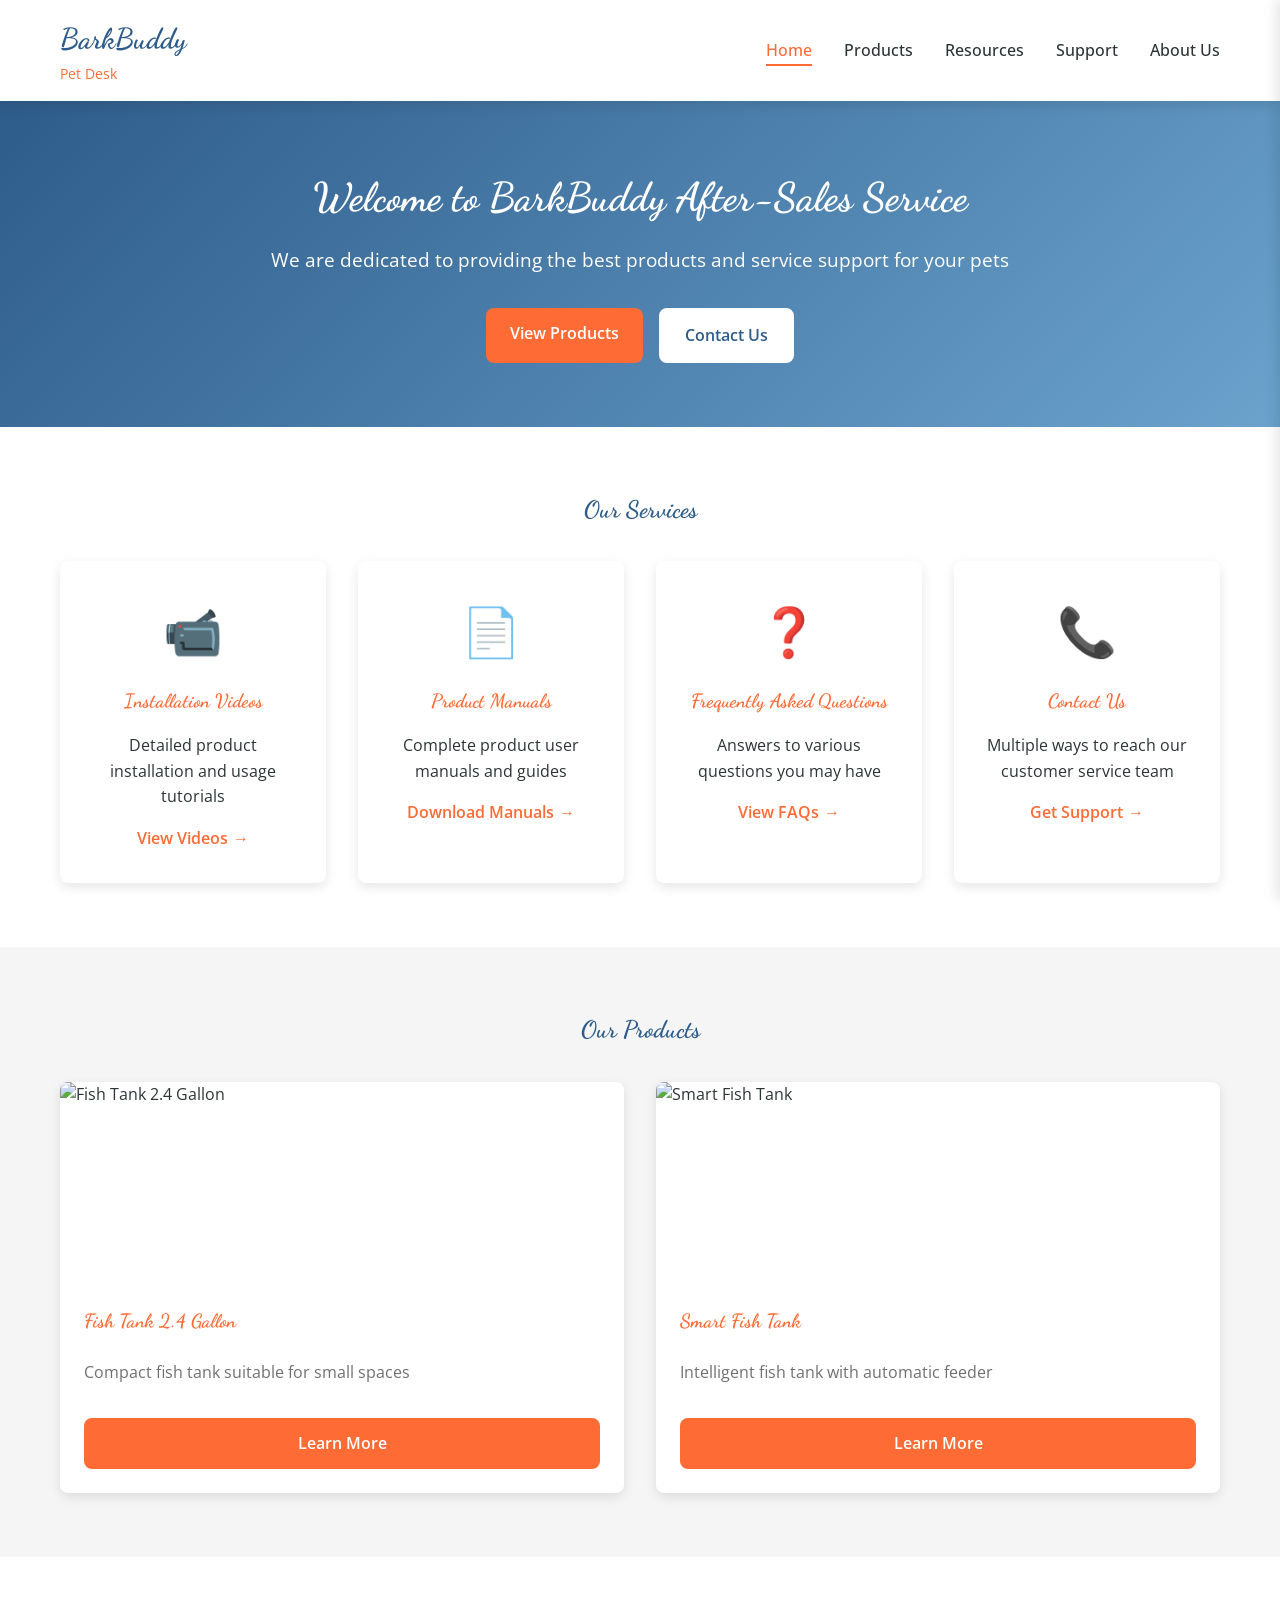
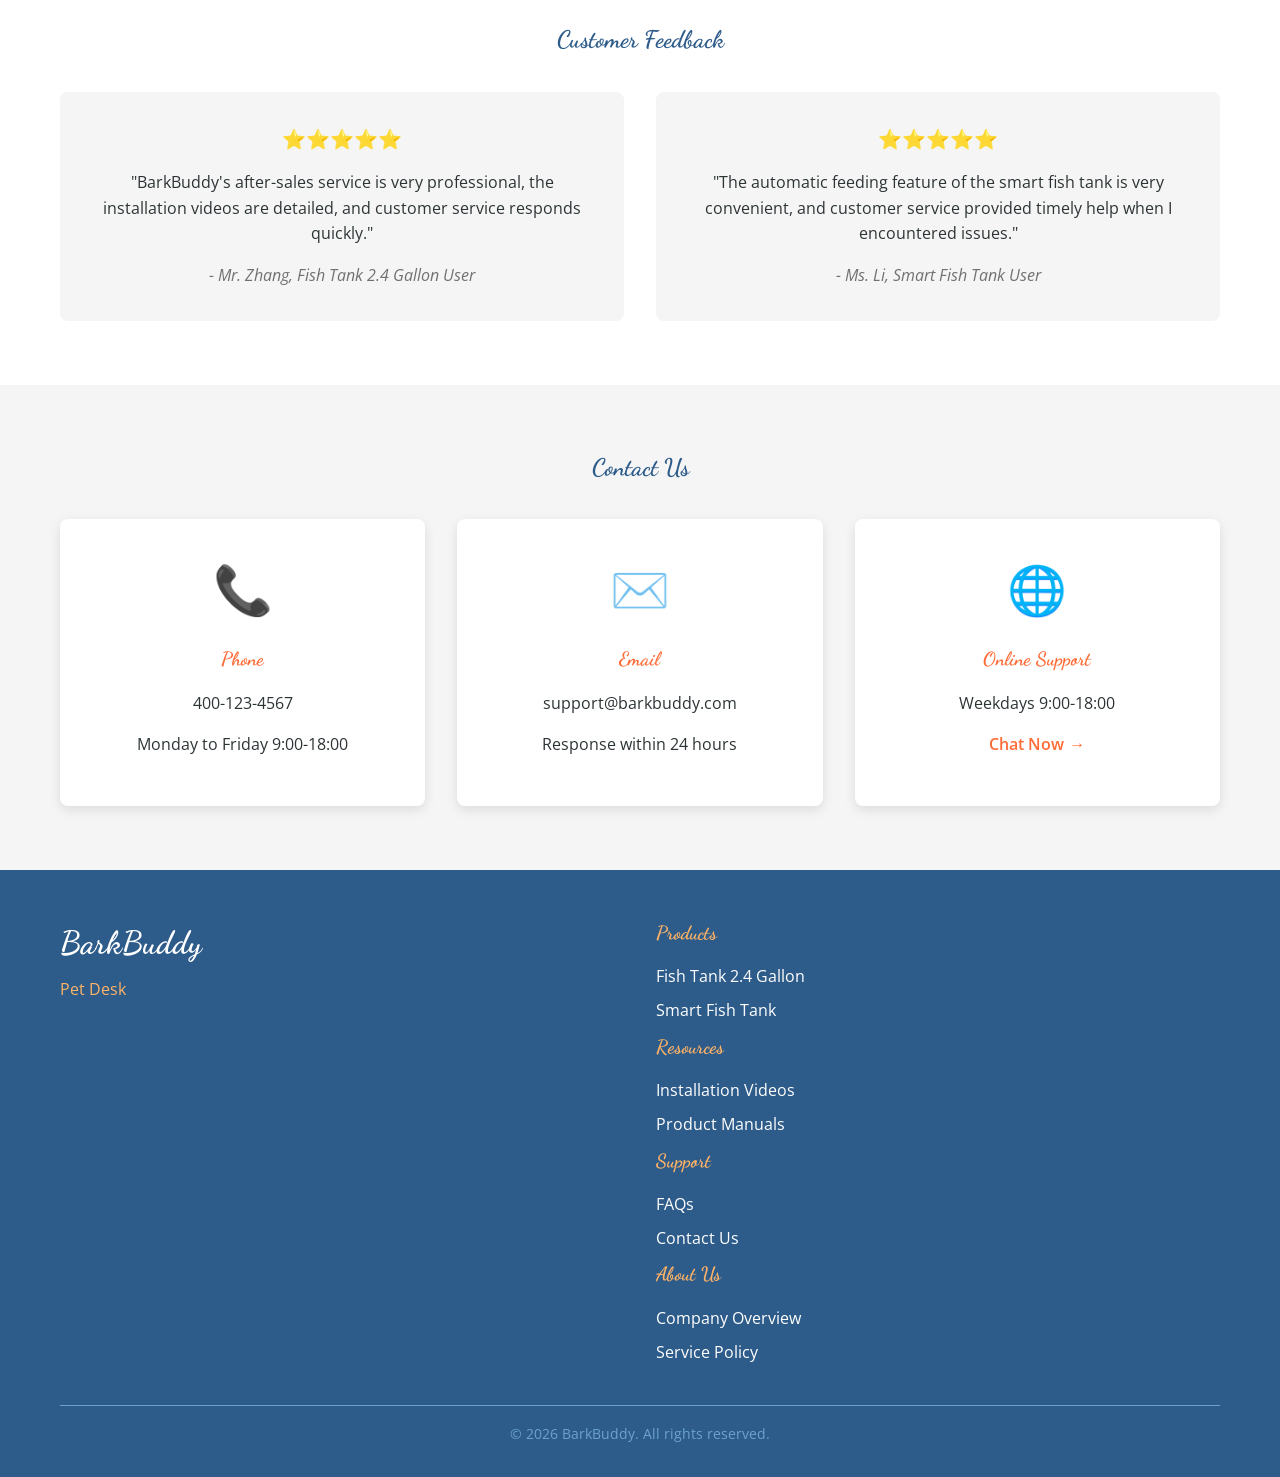
==== barkbuddy/index.html @ ffed158d "Initial commit: BarkBuddy after-sales service website" ====
<!DOCTYPE html>
<html lang="en">
<head>
    <meta charset="UTF-8">
    <meta name="viewport" content="width=device-width, initial-scale=1.0">
    <title>BarkBuddy After-Sales Service</title>
    <link href="https://fonts.googleapis.com/css2?family=Dancing+Script:wght@400;600;700&family=Open+Sans:wght@300;400;500;600;700&display=swap" rel="stylesheet">
    <link rel="stylesheet" href="css/style.css">
</head>
<body>
    <!-- Navigation -->
    <header class="header">
        <div class="container">
            <div class="header-content">
                <div class="logo">
                    <h1>BarkBuddy</h1>
                    <p class="subtitle">Pet Desk</p>
                </div>
                
                <!-- Desktop Navigation -->
                <nav class="nav-desktop">
                    <ul>
                        <li><a href="index.html" class="active">Home</a></li>
                        <li class="dropdown">
                            <a href="products.html">Products</a>
                            <div class="dropdown-menu">
                                <a href="products.html#fish-tank">Fish Tank 2.4 Gallon</a>
                                <a href="products.html#smart-fish-tank">Smart Fish Tank</a>
                            </div>
                        </li>
                        <li class="dropdown">
                            <a href="resources.html">Resources</a>
                            <div class="dropdown-menu">
                                <a href="resources.html#videos">Installation Videos</a>
                                <a href="resources.html#manuals">Product Manuals</a>
                            </div>
                        </li>
                        <li class="dropdown">
                            <a href="support.html">Support</a>
                            <div class="dropdown-menu">
                                <a href="support.html#faq">FAQs</a>
                                <a href="support.html#contact">Contact Us</a>
                            </div>
                        </li>
                        <li><a href="about.html">About Us</a></li>
                    </ul>
                </nav>
                
                <!-- Mobile Navigation Toggle -->
                <button class="nav-toggle" id="navToggle">
                    <span></span>
                    <span></span>
                    <span></span>
                </button>
            </div>
        </div>
        
        <!-- Mobile Navigation Menu -->
        <nav class="nav-mobile" id="navMobile">
            <ul>
                <li><a href="index.html" class="active">Home</a></li>
                <li>
                    <a href="products.html">Products</a>
                    <ul class="submenu">
                        <li><a href="products.html#fish-tank">Fish Tank 2.4 Gallon</a></li>
                        <li><a href="products.html#smart-fish-tank">Smart Fish Tank</a></li>
                    </ul>
                </li>
                <li>
                    <a href="resources.html">Resources</a>
                    <ul class="submenu">
                        <li><a href="resources.html#videos">Installation Videos</a></li>
                        <li><a href="resources.html#manuals">Product Manuals</a></li>
                    </ul>
                </li>
                <li>
                    <a href="support.html">Support</a>
                    <ul class="submenu">
                        <li><a href="support.html#faq">FAQs</a></li>
                        <li><a href="support.html#contact">Contact Us</a></li>
                    </ul>
                </li>
                <li><a href="about.html">About Us</a></li>
            </ul>
        </nav>
    </header>

    <!-- Hero Section -->
    <section class="hero">
        <div class="container">
            <div class="hero-content">
                <h2>Welcome to BarkBuddy After-Sales Service</h2>
                <p>We are dedicated to providing the best products and service support for your pets</p>
                <div class="hero-buttons">
                    <a href="products.html" class="btn primary">View Products</a>
                    <a href="support.html#contact" class="btn secondary">Contact Us</a>
                </div>
            </div>
        </div>
    </section>

    <!-- Services Overview -->
    <section class="services">
        <div class="container">
            <h3>Our Services</h3>
            <div class="services-grid">
                <div class="service-card">
                    <div class="service-icon">📹</div>
                    <h4>Installation Videos</h4>
                    <p>Detailed product installation and usage tutorials</p>
                    <a href="resources.html#videos" class="btn-link">View Videos</a>
                </div>
                <div class="service-card">
                    <div class="service-icon">📄</div>
                    <h4>Product Manuals</h4>
                    <p>Complete product user manuals and guides</p>
                    <a href="resources.html#manuals" class="btn-link">Download Manuals</a>
                </div>
                <div class="service-card">
                    <div class="service-icon">❓</div>
                    <h4>Frequently Asked Questions</h4>
                    <p>Answers to various questions you may have</p>
                    <a href="support.html#faq" class="btn-link">View FAQs</a>
                </div>
                <div class="service-card">
                    <div class="service-icon">📞</div>
                    <h4>Contact Us</h4>
                    <p>Multiple ways to reach our customer service team</p>
                    <a href="support.html#contact" class="btn-link">Get Support</a>
                </div>
            </div>
        </div>
    </section>

    <!-- Products Showcase -->
    <section class="products">
        <div class="container">
            <h3>Our Products</h3>
            <div class="products-grid">
                <div class="product-card">
                    <div class="product-image">
                        <img src="https://trae-api-cn.mchost.guru/api/ide/v1/text_to_image?prompt=modern%20fish%20tank%202.4%20gallon%20aquarium%20setup&image_size=landscape_4_3" alt="Fish Tank 2.4 Gallon">
                    </div>
                    <h4>Fish Tank 2.4 Gallon</h4>
                    <p>Compact fish tank suitable for small spaces</p>
                    <a href="products.html#fish-tank" class="btn primary">Learn More</a>
                </div>
                <div class="product-card">
                    <div class="product-image">
                        <img src="https://trae-api-cn.mchost.guru/api/ide/v1/text_to_image?prompt=smart%20fish%20tank%20with%20automatic%20feeder%20wifi%20controlled&image_size=landscape_4_3" alt="Smart Fish Tank">
                    </div>
                    <h4>Smart Fish Tank</h4>
                    <p>Intelligent fish tank with automatic feeder</p>
                    <a href="products.html#smart-fish-tank" class="btn primary">Learn More</a>
                </div>
            </div>
        </div>
    </section>

    <!-- Customer Testimonials -->
    <section class="testimonials">
        <div class="container">
            <h3>Customer Feedback</h3>
            <div class="testimonials-grid">
                <div class="testimonial-card">
                    <div class="testimonial-rating">⭐⭐⭐⭐⭐</div>
                    <p>"BarkBuddy's after-sales service is very professional, the installation videos are detailed, and customer service responds quickly."</p>
                    <div class="testimonial-author">- Mr. Zhang, Fish Tank 2.4 Gallon User</div>
                </div>
                <div class="testimonial-card">
                    <div class="testimonial-rating">⭐⭐⭐⭐⭐</div>
                    <p>"The automatic feeding feature of the smart fish tank is very convenient, and customer service provided timely help when I encountered issues."</p>
                    <div class="testimonial-author">- Ms. Li, Smart Fish Tank User</div>
                </div>
            </div>
        </div>
    </section>

    <!-- Contact Information -->
    <section class="contact-info">
        <div class="container">
            <h3>Contact Us</h3>
            <div class="contact-grid">
                <div class="contact-item">
                    <div class="contact-icon">📞</div>
                    <h4>Phone</h4>
                    <p>400-123-4567</p>
                    <p>Monday to Friday 9:00-18:00</p>
                </div>
                <div class="contact-item">
                    <div class="contact-icon">✉️</div>
                    <h4>Email</h4>
                    <p>support@barkbuddy.com</p>
                    <p>Response within 24 hours</p>
                </div>
                <div class="contact-item">
                    <div class="contact-icon">🌐</div>
                    <h4>Online Support</h4>
                    <p>Weekdays 9:00-18:00</p>
                    <a href="support.html#contact" class="btn-link">Chat Now</a>
                </div>
            </div>
        </div>
    </section>

    <!-- Footer -->
    <footer class="footer">
        <div class="container">
            <div class="footer-content">
                <div class="footer-logo">
                    <h2>BarkBuddy</h2>
                    <p class="subtitle">Pet Desk</p>
                </div>
                <div class="footer-links">
                    <div class="footer-link-group">
                        <h4>Products</h4>
                        <ul>
                            <li><a href="products.html#fish-tank">Fish Tank 2.4 Gallon</a></li>
                            <li><a href="products.html#smart-fish-tank">Smart Fish Tank</a></li>
                        </ul>
                    </div>
                    <div class="footer-link-group">
                        <h4>Resources</h4>
                        <ul>
                            <li><a href="resources.html#videos">Installation Videos</a></li>
                            <li><a href="resources.html#manuals">Product Manuals</a></li>
                        </ul>
                    </div>
                    <div class="footer-link-group">
                        <h4>Support</h4>
                        <ul>
                            <li><a href="support.html#faq">FAQs</a></li>
                            <li><a href="support.html#contact">Contact Us</a></li>
                        </ul>
                    </div>
                    <div class="footer-link-group">
                        <h4>About Us</h4>
                        <ul>
                            <li><a href="about.html">Company Overview</a></li>
                            <li><a href="about.html#policy">Service Policy</a></li>
                        </ul>
                    </div>
                </div>
            </div>
            <div class="footer-bottom">
                <p>&copy; 2026 BarkBuddy. All rights reserved.</p>
            </div>
        </div>
    </footer>

    <script src="js/script.js"></script>
</body>
</html>
---- barkbuddy/css/style.css ----
/* 全局样式重置 */
* {
    margin: 0;
    padding: 0;
    box-sizing: border-box;
}

/* 品牌色彩方案 */
:root {
    --primary-blue: #2E5C8A;
    --primary-orange: #FF6B35;
    --secondary-blue: #6BA3CD;
    --secondary-orange: #FFB366;
    --white: #FFFFFF;
    --light-gray: #F5F5F5;
    --medium-gray: #E0E0E0;
    --dark-gray: #707070;
    --charcoal: #2D3436;
    --border-radius: 8px;
    --box-shadow: 0 4px 12px rgba(0, 0, 0, 0.1);
    --transition: all 0.3s ease;
}

/* 基础样式 */
body {
    font-family: 'Open Sans', sans-serif;
    line-height: 1.6;
    color: var(--charcoal);
    background-color: var(--light-gray);
}

h1, h2, h3, h4 {
    font-family: 'Dancing Script', cursive;
    font-weight: 700;
    color: var(--primary-blue);
    margin-bottom: 1rem;
}

h1 {
    font-size: 2.5rem;
}

h2 {
    font-size: 2rem;
}

h3 {
    font-size: 1.5rem;
    text-align: center;
    margin-bottom: 2rem;
}

h4 {
    font-size: 1.2rem;
    color: var(--primary-orange);
}

p {
    margin-bottom: 1rem;
}

/* 容器样式 */
.container {
    max-width: 1200px;
    margin: 0 auto;
    padding: 0 20px;
}

/* 导航栏样式 */
.header {
    background-color: var(--white);
    box-shadow: var(--box-shadow);
    position: sticky;
    top: 0;
    z-index: 1000;
}

.header-content {
    display: flex;
    justify-content: space-between;
    align-items: center;
    padding: 1rem 0;
}

.logo h1 {
    font-size: 1.8rem;
    color: var(--primary-blue);
    margin: 0;
}

.logo .subtitle {
    font-size: 0.9rem;
    color: var(--primary-orange);
    margin: 0;
}

/* 桌面导航 */
.nav-desktop ul {
    display: flex;
    list-style: none;
    gap: 2rem;
}

.nav-desktop a {
    text-decoration: none;
    color: var(--charcoal);
    font-weight: 500;
    transition: var(--transition);
    position: relative;
}

.nav-desktop a:hover,
.nav-desktop a.active {
    color: var(--primary-orange);
}

.nav-desktop a.active::after {
    content: '';
    position: absolute;
    bottom: -5px;
    left: 0;
    width: 100%;
    height: 2px;
    background-color: var(--primary-orange);
}

/* 下拉菜单 */
.dropdown {
    position: relative;
}

.dropdown-menu {
    position: absolute;
    top: 100%;
    left: 0;
    background-color: var(--white);
    box-shadow: var(--box-shadow);
    border-radius: var(--border-radius);
    padding: 0.5rem 0;
    min-width: 200px;
    opacity: 0;
    visibility: hidden;
    transform: translateY(-10px);
    transition: var(--transition);
    z-index: 1000;
}

.dropdown:hover .dropdown-menu {
    opacity: 1;
    visibility: visible;
    transform: translateY(0);
}

.dropdown-menu a {
    display: block;
    padding: 0.5rem 1rem;
    color: var(--charcoal);
    text-decoration: none;
    transition: var(--transition);
}

.dropdown-menu a:hover {
    background-color: var(--light-gray);
    color: var(--primary-orange);
}

/* 移动端导航 */
.nav-toggle {
    display: none;
    flex-direction: column;
    justify-content: space-between;
    width: 30px;
    height: 21px;
    cursor: pointer;
    background: none;
    border: none;
    padding: 0;
}

.nav-toggle span {
    display: block;
    width: 100%;
    height: 3px;
    background-color: var(--primary-blue);
    border-radius: 3px;
    transition: var(--transition);
}

.nav-mobile {
    position: fixed;
    top: 0;
    right: -300px;
    width: 300px;
    height: 100vh;
    background-color: var(--white);
    box-shadow: -4px 0 12px rgba(0, 0, 0, 0.1);
    transition: var(--transition);
    z-index: 1100;
    padding: 2rem;
}

.nav-mobile.active {
    right: 0;
}

.nav-mobile ul {
    list-style: none;
}

.nav-mobile li {
    margin-bottom: 1rem;
}

.nav-mobile a {
    display: block;
    text-decoration: none;
    color: var(--charcoal);
    font-weight: 500;
    padding: 0.5rem 0;
    transition: var(--transition);
}

.nav-mobile a:hover,
.nav-mobile a.active {
    color: var(--primary-orange);
}

.nav-mobile .submenu {
    margin-left: 1rem;
    margin-top: 0.5rem;
    display: none;
}

.nav-mobile li:hover .submenu {
    display: block;
}

/* 英雄区域 */
.hero {
    background: linear-gradient(135deg, var(--primary-blue), var(--secondary-blue));
    color: var(--white);
    padding: 4rem 0;
    text-align: center;
}

.hero h2 {
    color: var(--white);
    font-size: 2.5rem;
    margin-bottom: 1rem;
}

.hero p {
    font-size: 1.2rem;
    margin-bottom: 2rem;
    max-width: 800px;
    margin-left: auto;
    margin-right: auto;
}

/* 按钮样式 */
.btn {
    display: inline-block;
    padding: 0.8rem 1.5rem;
    border-radius: var(--border-radius);
    text-decoration: none;
    font-weight: 600;
    transition: var(--transition);
    cursor: pointer;
    border: none;
    font-size: 1rem;
}

.btn.primary {
    background-color: var(--primary-orange);
    color: var(--white);
}

.btn.primary:hover {
    background-color: #e55a2a;
    transform: translateY(-2px);
}

.btn.secondary {
    background-color: var(--white);
    color: var(--primary-blue);
    border: 2px solid var(--white);
}

.btn.secondary:hover {
    background-color: transparent;
    color: var(--white);
}

.btn-link {
    color: var(--primary-orange);
    text-decoration: none;
    font-weight: 600;
    transition: var(--transition);
    display: inline-flex;
    align-items: center;
}

.btn-link:hover {
    color: #e55a2a;
    transform: translateX(5px);
}

.btn-link::after {
    content: '→';
    margin-left: 5px;
    transition: var(--transition);
}

.btn-link:hover::after {
    transform: translateX(3px);
}

.hero-buttons {
    display: flex;
    gap: 1rem;
    justify-content: center;
    flex-wrap: wrap;
}

/* 服务概览 */
.services {
    padding: 4rem 0;
    background-color: var(--white);
}

.services-grid {
    display: grid;
    grid-template-columns: repeat(auto-fit, minmax(250px, 1fr));
    gap: 2rem;
}

.service-card {
    background-color: var(--white);
    border-radius: var(--border-radius);
    box-shadow: var(--box-shadow);
    padding: 2rem;
    text-align: center;
    transition: var(--transition);
}

.service-card:hover {
    transform: translateY(-5px);
    box-shadow: 0 8px 24px rgba(0, 0, 0, 0.15);
}

.service-icon {
    font-size: 3rem;
    margin-bottom: 1rem;
}

/* 产品展示 */
.products {
    padding: 4rem 0;
    background-color: var(--light-gray);
}

.products-grid {
    display: grid;
    grid-template-columns: repeat(auto-fit, minmax(300px, 1fr));
    gap: 2rem;
}

.product-card {
    background-color: var(--white);
    border-radius: var(--border-radius);
    box-shadow: var(--box-shadow);
    overflow: hidden;
    transition: var(--transition);
}

.product-card:hover {
    transform: translateY(-5px);
    box-shadow: 0 8px 24px rgba(0, 0, 0, 0.15);
}

.product-image {
    width: 100%;
    height: 200px;
    overflow: hidden;
}

.product-image img {
    width: 100%;
    height: 100%;
    object-fit: cover;
    transition: var(--transition);
}

.product-card:hover .product-image img {
    transform: scale(1.05);
}

.product-card h4 {
    padding: 1.5rem 1.5rem 0.5rem;
}

.product-card p {
    padding: 0 1.5rem 1rem;
    color: var(--dark-gray);
}

.product-card .btn {
    margin: 0 1.5rem 1.5rem;
    width: calc(100% - 3rem);
    text-align: center;
}

/* 产品详情 */
.product-detail {
    margin-bottom: 4rem;
}

.product-detail-content {
    display: grid;
    grid-template-columns: 1fr 1fr;
    gap: 2rem;
    align-items: center;
}

.product-image-large {
    width: 100%;
    border-radius: var(--border-radius);
    overflow: hidden;
    box-shadow: var(--box-shadow);
}

.product-image-large img {
    width: 100%;
    height: auto;
    display: block;
}

.product-info ul {
    list-style: none;
    margin-bottom: 1.5rem;
}

.product-info li {
    padding: 0.5rem 0;
    border-bottom: 1px solid var(--medium-gray);
    display: flex;
    align-items: flex-start;
}

.product-info li::before {
    content: '•';
    color: var(--primary-orange);
    font-weight: bold;
    margin-right: 0.5rem;
}

.product-buttons {
    display: flex;
    gap: 1rem;
    margin-top: 2rem;
}

/* FAQ部分 */
.faq-section {
    padding: 4rem 0;
    background-color: var(--white);
}

.faq-grid {
    display: grid;
    grid-template-columns: repeat(auto-fit, minmax(300px, 1fr));
    gap: 2rem;
}

.faq-item {
    background-color: var(--light-gray);
    border-radius: var(--border-radius);
    padding: 2rem;
    transition: var(--transition);
}

.faq-item:hover {
    transform: translateY(-5px);
    box-shadow: var(--box-shadow);
}

.text-center {
    text-align: center;
    margin-bottom: 2rem;
}

/* 客户反馈 */
.testimonials {
    padding: 4rem 0;
    background-color: var(--white);
}

.testimonials-grid {
    display: grid;
    grid-template-columns: repeat(auto-fit, minmax(300px, 1fr));
    gap: 2rem;
}

.testimonial-card {
    background-color: var(--light-gray);
    border-radius: var(--border-radius);
    padding: 2rem;
    text-align: center;
    transition: var(--transition);
}

.testimonial-card:hover {
    transform: translateY(-5px);
    box-shadow: var(--box-shadow);
}

.testimonial-rating {
    font-size: 1.2rem;
    margin-bottom: 1rem;
}

.testimonial-author {
    margin-top: 1rem;
    font-style: italic;
    color: var(--dark-gray);
}

/* 资源部分 */
.resources-section {
    padding: 4rem 0;
    background-color: var(--white);
}

.resources-section:nth-child(even) {
    background-color: var(--light-gray);
}

/* 视频网格 */
.videos-grid {
    display: grid;
    grid-template-columns: repeat(auto-fit, minmax(300px, 1fr));
    gap: 2rem;
    margin-top: 2rem;
}

.video-card {
    background-color: var(--white);
    border-radius: var(--border-radius);
    box-shadow: var(--box-shadow);
    overflow: hidden;
    transition: var(--transition);
}

.video-card:hover {
    transform: translateY(-5px);
    box-shadow: 0 8px 24px rgba(0, 0, 0, 0.15);
}

.video-thumbnail {
    position: relative;
    width: 100%;
    height: 200px;
    overflow: hidden;
}

.video-thumbnail img {
    width: 100%;
    height: 100%;
    object-fit: cover;
    transition: var(--transition);
}

.video-card:hover .video-thumbnail img {
    transform: scale(1.05);
}

.video-play-btn {
    position: absolute;
    top: 50%;
    left: 50%;
    transform: translate(-50%, -50%);
    width: 60px;
    height: 60px;
    background-color: rgba(255, 107, 53, 0.8);
    border-radius: 50%;
    display: flex;
    align-items: center;
    justify-content: center;
    color: var(--white);
    font-size: 24px;
    cursor: pointer;
    transition: var(--transition);
}

.video-play-btn:hover {
    background-color: rgba(255, 107, 53, 1);
    transform: translate(-50%, -50%) scale(1.1);
}

.video-card h4 {
    padding: 1.5rem 1.5rem 0.5rem;
}

.video-card p {
    padding: 0 1.5rem 1rem;
    color: var(--dark-gray);
}

.video-info {
    display: flex;
    justify-content: space-between;
    align-items: center;
    padding: 0 1.5rem 1.5rem;
}

.video-duration {
    color: var(--dark-gray);
    font-size: 0.9rem;
}

/* 手册网格 */
.manuals-grid {
    display: grid;
    grid-template-columns: repeat(auto-fit, minmax(300px, 1fr));
    gap: 2rem;
    margin-top: 2rem;
}

.manual-card {
    background-color: var(--white);
    border-radius: var(--border-radius);
    box-shadow: var(--box-shadow);
    padding: 2rem;
    transition: var(--transition);
    text-align: center;
}

.manual-card:hover {
    transform: translateY(-5px);
    box-shadow: 0 8px 24px rgba(0, 0, 0, 0.15);
}

.manual-icon {
    font-size: 4rem;
    margin-bottom: 1rem;
}

.manual-card h4 {
    margin-bottom: 1rem;
}

.manual-card p {
    color: var(--dark-gray);
    margin-bottom: 1.5rem;
}

.manual-info {
    display: flex;
    flex-direction: column;
    gap: 1rem;
    align-items: center;
}

.manual-size {
    color: var(--dark-gray);
    font-size: 0.9rem;
}

/* 联系信息 */
.contact-info {
    padding: 4rem 0;
    background-color: var(--light-gray);
}

.contact-grid {
    display: grid;
    grid-template-columns: repeat(auto-fit, minmax(250px, 1fr));
    gap: 2rem;
}

.contact-item {
    background-color: var(--white);
    border-radius: var(--border-radius);
    box-shadow: var(--box-shadow);
    padding: 2rem;
    text-align: center;
    transition: var(--transition);
}

.contact-item:hover {
    transform: translateY(-5px);
    box-shadow: 0 8px 24px rgba(0, 0, 0, 0.15);
}

.contact-icon {
    font-size: 3rem;
    margin-bottom: 1rem;
}

/* 手风琴效果 */
.faq-accordion {
    margin-top: 2rem;
}

.faq-category {
    margin-bottom: 2rem;
}

.faq-category h4 {
    margin-bottom: 1rem;
    color: var(--primary-blue);
}

.accordion-item {
    margin-bottom: 1rem;
    border: 1px solid var(--medium-gray);
    border-radius: var(--border-radius);
    overflow: hidden;
}

.accordion-header {
    background-color: var(--light-gray);
    padding: 1rem 1.5rem;
    display: flex;
    justify-content: space-between;
    align-items: center;
    cursor: pointer;
    transition: var(--transition);
}

.accordion-header:hover {
    background-color: #e8f0fe;
}

.accordion-toggle {
    background: none;
    border: none;
    font-size: 1.2rem;
    font-weight: bold;
    cursor: pointer;
    color: var(--primary-orange);
    transition: var(--transition);
}

.accordion-content {
    padding: 0 1.5rem;
    max-height: 0;
    overflow: hidden;
    transition: var(--transition);
}

.accordion-item.active .accordion-content {
    padding: 1.5rem;
    max-height: 200px;
}

.accordion-item.active .accordion-toggle {
    transform: rotate(45deg);
}

/* 联系部分 */
.contact-section {
    padding: 4rem 0;
    background-color: var(--light-gray);
}

.contact-content {
    display: grid;
    grid-template-columns: 1fr 1fr;
    gap: 2rem;
    margin-top: 2rem;
}

.contact-info-grid {
    display: grid;
    grid-template-columns: 1fr 1fr;
    gap: 1.5rem;
}

.contact-info-item {
    background-color: var(--white);
    border-radius: var(--border-radius);
    box-shadow: var(--box-shadow);
    padding: 1.5rem;
    text-align: center;
    transition: var(--transition);
}

.contact-info-item:hover {
    transform: translateY(-5px);
    box-shadow: 0 8px 24px rgba(0, 0, 0, 0.15);
}

.contact-info-item .contact-icon {
    font-size: 2.5rem;
    margin-bottom: 1rem;
}

/* 联系表单 */
.contact-form {
    background-color: var(--white);
    border-radius: var(--border-radius);
    box-shadow: var(--box-shadow);
    padding: 2rem;
}

.contact-form h4 {
    margin-bottom: 1.5rem;
}

.form-group {
    margin-bottom: 1.5rem;
}

.form-group label {
    display: block;
    margin-bottom: 0.5rem;
    font-weight: 500;
    color: var(--charcoal);
}

.form-group input,
.form-group select,
.form-group textarea {
    width: 100%;
    padding: 0.8rem;
    border: 1px solid var(--medium-gray);
    border-radius: var(--border-radius);
    font-size: 1rem;
    transition: var(--transition);
}

.form-group input:focus,
.form-group select:focus,
.form-group textarea:focus {
    outline: none;
    border-color: var(--primary-blue);
    box-shadow: 0 0 0 3px rgba(46, 92, 138, 0.1);
}

.form-group textarea {
    resize: vertical;
    min-height: 120px;
}

/* 关于我们部分 */
.about-section {
    padding: 4rem 0;
    background-color: var(--white);
}

.about-content {
    display: grid;
    grid-template-columns: 1fr 1fr;
    gap: 2rem;
    align-items: center;
}

.about-image {
    border-radius: var(--border-radius);
    overflow: hidden;
    box-shadow: var(--box-shadow);
}

.about-image img {
    width: 100%;
    height: auto;
    display: block;
}

.about-text h3 {
    text-align: left;
    margin-bottom: 1.5rem;
}

.about-text p {
    margin-bottom: 1.5rem;
    line-height: 1.8;
}

.about-values {
    display: grid;
    grid-template-columns: repeat(auto-fit, minmax(200px, 1fr));
    gap: 1.5rem;
    margin-top: 2rem;
}

.value-item {
    background-color: var(--light-gray);
    border-radius: var(--border-radius);
    padding: 1.5rem;
    text-align: center;
    transition: var(--transition);
}

.value-item:hover {
    transform: translateY(-5px);
    box-shadow: var(--box-shadow);
}

.value-icon {
    font-size: 2.5rem;
    margin-bottom: 1rem;
}

/* 服务政策部分 */
.policy-section {
    padding: 4rem 0;
    background-color: var(--light-gray);
}

.policy-grid {
    display: grid;
    grid-template-columns: repeat(auto-fit, minmax(300px, 1fr));
    gap: 2rem;
    margin-top: 2rem;
}

.policy-item {
    background-color: var(--white);
    border-radius: var(--border-radius);
    box-shadow: var(--box-shadow);
    padding: 2rem;
    transition: var(--transition);
}

.policy-item:hover {
    transform: translateY(-5px);
    box-shadow: 0 8px 24px rgba(0, 0, 0, 0.15);
}

.policy-item h4 {
    margin-bottom: 1rem;
}

.policy-item ul {
    list-style: none;
}

.policy-item li {
    padding: 0.5rem 0;
    border-bottom: 1px solid var(--medium-gray);
    display: flex;
    align-items: flex-start;
}

.policy-item li::before {
    content: '•';
    color: var(--primary-orange);
    font-weight: bold;
    margin-right: 0.5rem;
}

/* 团队介绍部分 */
.team-section {
    padding: 4rem 0;
    background-color: var(--white);
}

.team-grid {
    display: grid;
    grid-template-columns: repeat(auto-fit, minmax(250px, 1fr));
    gap: 2rem;
    margin-top: 2rem;
}

.team-member {
    background-color: var(--white);
    border-radius: var(--border-radius);
    box-shadow: var(--box-shadow);
    padding: 2rem;
    text-align: center;
    transition: var(--transition);
}

.team-member:hover {
    transform: translateY(-5px);
    box-shadow: 0 8px 24px rgba(0, 0, 0, 0.15);
}

.team-avatar {
    width: 120px;
    height: 120px;
    border-radius: 50%;
    overflow: hidden;
    margin: 0 auto 1rem;
    box-shadow: var(--box-shadow);
}

.team-avatar img {
    width: 100%;
    height: 100%;
    object-fit: cover;
}

.team-member h4 {
    margin-bottom: 0.5rem;
}

.team-member p {
    color: var(--dark-gray);
    margin-bottom: 0.5rem;
}

.team-member p:last-child {
    font-size: 0.9rem;
}

/* 页脚 */
.footer {
    background-color: var(--primary-blue);
    color: var(--white);
    padding: 3rem 0 1rem;
}

.footer-content {
    display: grid;
    grid-template-columns: repeat(auto-fit, minmax(200px, 1fr));
    gap: 2rem;
    margin-bottom: 2rem;
}

.footer-logo h2 {
    color: var(--white);
    margin-bottom: 0.5rem;
}

.footer-logo .subtitle {
    color: var(--secondary-orange);
}

.footer-link-group h4 {
    color: var(--secondary-orange);
    margin-bottom: 1rem;
}

.footer-link-group ul {
    list-style: none;
}

.footer-link-group li {
    margin-bottom: 0.5rem;
}

.footer-link-group a {
    color: var(--white);
    text-decoration: none;
    transition: var(--transition);
}

.footer-link-group a:hover {
    color: var(--secondary-orange);
}

.footer-bottom {
    border-top: 1px solid var(--secondary-blue);
    padding-top: 1rem;
    text-align: center;
    font-size: 0.9rem;
    color: var(--secondary-blue);
}

/* 响应式设计 */
@media (max-width: 768px) {
    .nav-desktop {
        display: none;
    }
    
    .nav-toggle {
        display: flex;
    }
    
    .hero h2 {
        font-size: 2rem;
    }
    
    .hero p {
        font-size: 1rem;
    }
    
    .hero-buttons {
        flex-direction: column;
        align-items: center;
    }
    
    .hero-buttons .btn {
        width: 200px;
        text-align: center;
    }
    
    h1 {
        font-size: 2rem;
    }
    
    h2 {
        font-size: 1.5rem;
    }
    
    .services-grid,
    .products-grid,
    .testimonials-grid,
    .contact-grid {
        grid-template-columns: 1fr;
    }
    
    .footer-content {
        grid-template-columns: 1fr;
        text-align: center;
    }
}

@media (max-width: 480px) {
    .header-content {
        padding: 0.5rem 0;
    }
    
    .logo h1 {
        font-size: 1.5rem;
    }
    
    .hero {
        padding: 2rem 0;
    }
    
    .hero h2 {
        font-size: 1.8rem;
    }
    
    .services,
    .products,
    .testimonials,
    .contact-info {
        padding: 2rem 0;
    }
    
    .service-card,
    .product-card,
    .testimonial-card,
    .contact-item {
        padding: 1.5rem;
    }
}

/* 动画效果 */
@keyframes fadeIn {
    from {
        opacity: 0;
        transform: translateY(20px);
    }
    to {
        opacity: 1;
        transform: translateY(0);
    }
}

.service-card,
.product-card,
.testimonial-card,
.contact-item {
    animation: fadeIn 0.6s ease-out;
}

.service-card:nth-child(2) {
    animation-delay: 0.1s;
}

.service-card:nth-child(3) {
    animation-delay: 0.2s;
}

.service-card:nth-child(4) {
    animation-delay: 0.3s;
}

.product-card:nth-child(2) {
    animation-delay: 0.1s;
}

.testimonial-card:nth-child(2) {
    animation-delay: 0.1s;
}

.contact-item:nth-child(2) {
    animation-delay: 0.1s;
}

.contact-item:nth-child(3) {
    animation-delay: 0.2s;
}
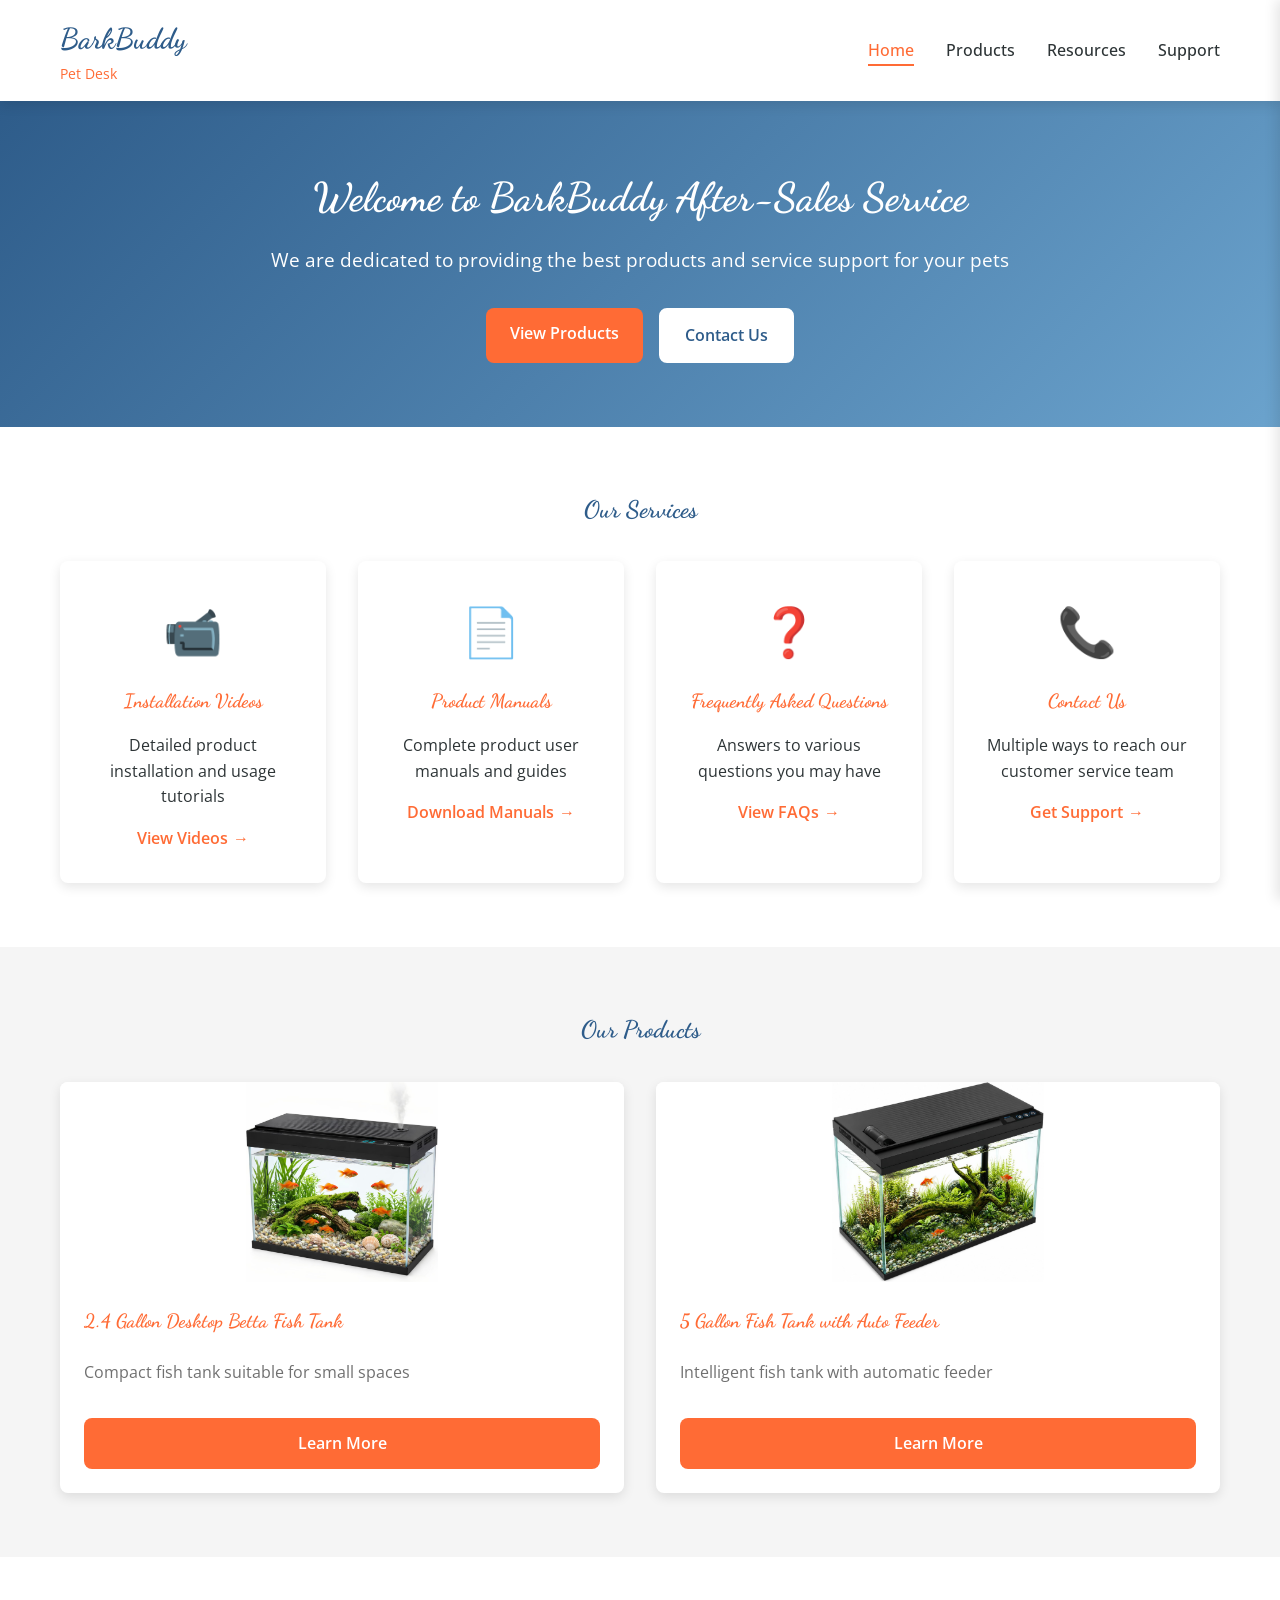
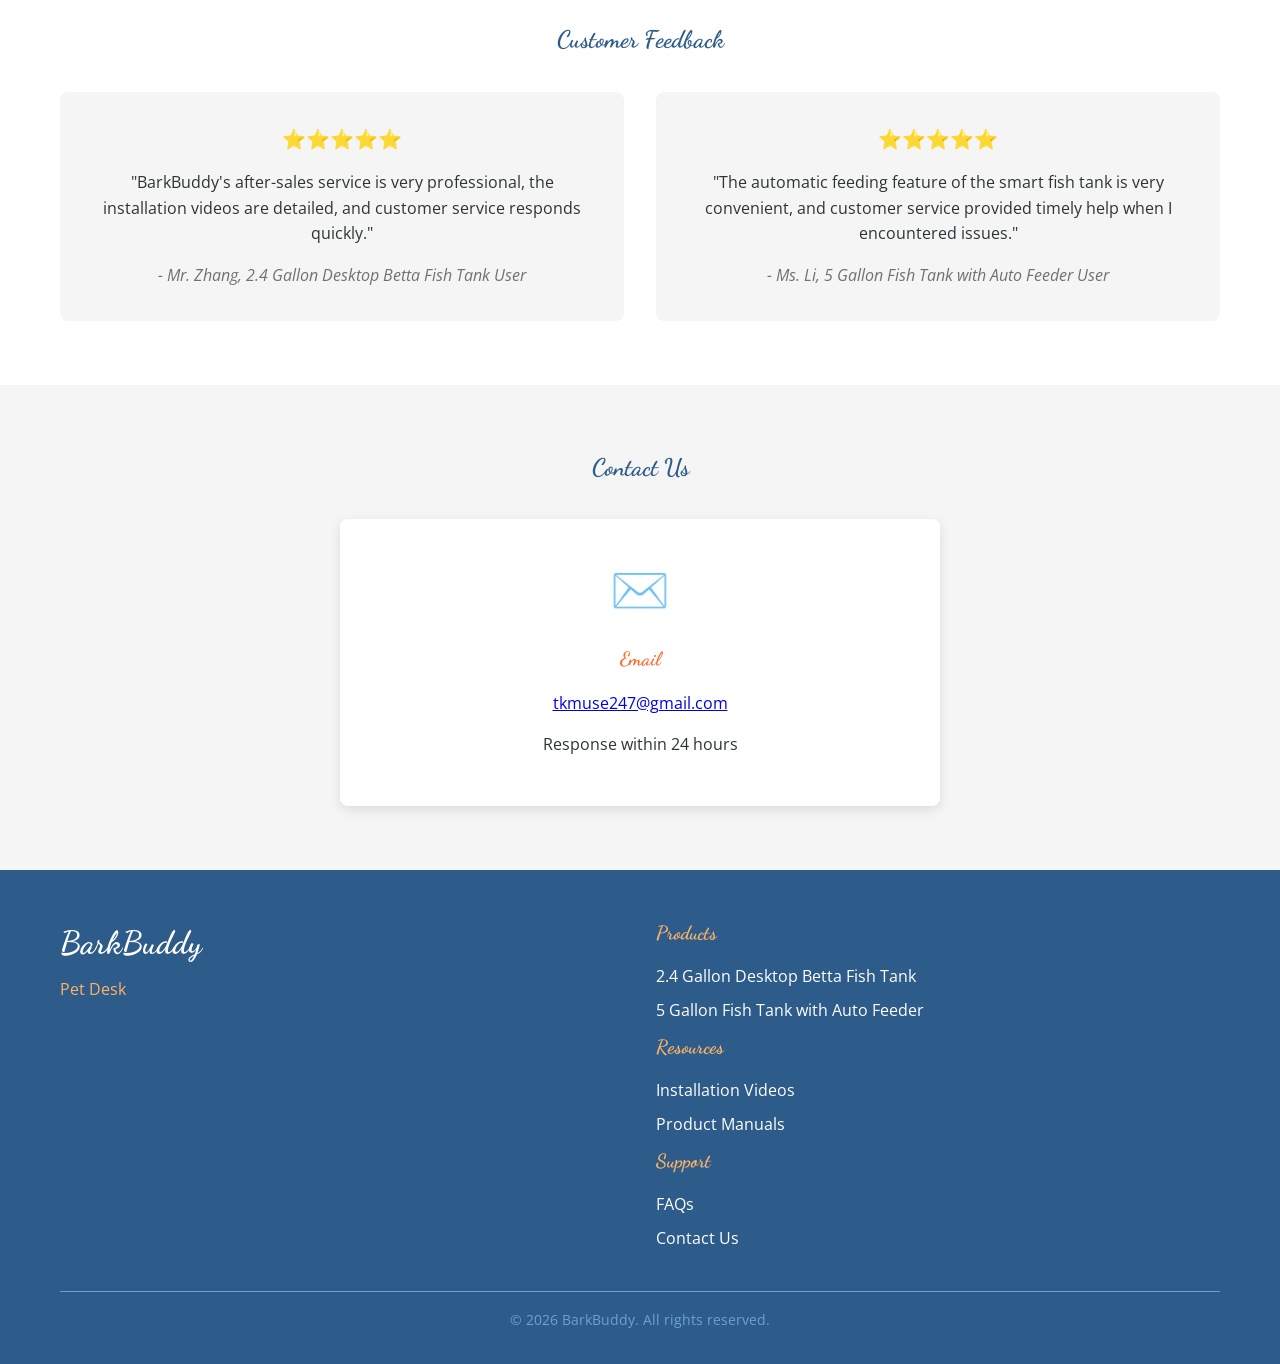
==== commit 4e014dfc: "Update BarkBuddy support website" ====
--- a/barkbuddy/index.html
+++ b/barkbuddy/index.html
@@ -24,8 +24,8 @@
                         <li class="dropdown">
                             <a href="products.html">Products</a>
                             <div class="dropdown-menu">
-                                <a href="products.html#fish-tank">Fish Tank 2.4 Gallon</a>
-                                <a href="products.html#smart-fish-tank">Smart Fish Tank</a>
+                                <a href="products.html#fish-tank">2.4 Gallon Desktop Betta Fish Tank</a>
+                                <a href="products.html#smart-fish-tank">5 Gallon Fish Tank with Auto Feeder</a>
                             </div>
                         </li>
                         <li class="dropdown">
@@ -42,7 +42,6 @@
                                 <a href="support.html#contact">Contact Us</a>
                             </div>
                         </li>
-                        <li><a href="about.html">About Us</a></li>
                     </ul>
                 </nav>
                 
@@ -62,8 +61,8 @@
                 <li>
                     <a href="products.html">Products</a>
                     <ul class="submenu">
-                        <li><a href="products.html#fish-tank">Fish Tank 2.4 Gallon</a></li>
-                        <li><a href="products.html#smart-fish-tank">Smart Fish Tank</a></li>
+                        <li><a href="products.html#fish-tank">2.4 Gallon Desktop Betta Fish Tank</a></li>
+                        <li><a href="products.html#smart-fish-tank">5 Gallon Fish Tank with Auto Feeder</a></li>
                     </ul>
                 </li>
                 <li>
@@ -80,7 +79,6 @@
                         <li><a href="support.html#contact">Contact Us</a></li>
                     </ul>
                 </li>
-                <li><a href="about.html">About Us</a></li>
             </ul>
         </nav>
     </header>
@@ -139,17 +137,17 @@
             <div class="products-grid">
                 <div class="product-card">
                     <div class="product-image">
-                        <img src="https://trae-api-cn.mchost.guru/api/ide/v1/text_to_image?prompt=modern%20fish%20tank%202.4%20gallon%20aquarium%20setup&image_size=landscape_4_3" alt="Fish Tank 2.4 Gallon">
-                    </div>
-                    <h4>Fish Tank 2.4 Gallon</h4>
+                        <img src="images/products/2-4-gallon-desktop-betta-fish-tank.png" alt="2.4 Gallon Desktop Betta Fish Tank">
+                    </div>
+                    <h4>2.4 Gallon Desktop Betta Fish Tank</h4>
                     <p>Compact fish tank suitable for small spaces</p>
                     <a href="products.html#fish-tank" class="btn primary">Learn More</a>
                 </div>
                 <div class="product-card">
                     <div class="product-image">
-                        <img src="https://trae-api-cn.mchost.guru/api/ide/v1/text_to_image?prompt=smart%20fish%20tank%20with%20automatic%20feeder%20wifi%20controlled&image_size=landscape_4_3" alt="Smart Fish Tank">
-                    </div>
-                    <h4>Smart Fish Tank</h4>
+                        <img src="images/products/5-gallon-fish-tank-auto-feeder.png" alt="5 Gallon Fish Tank with Auto Feeder">
+                    </div>
+                    <h4>5 Gallon Fish Tank with Auto Feeder</h4>
                     <p>Intelligent fish tank with automatic feeder</p>
                     <a href="products.html#smart-fish-tank" class="btn primary">Learn More</a>
                 </div>
@@ -165,12 +163,12 @@
                 <div class="testimonial-card">
                     <div class="testimonial-rating">⭐⭐⭐⭐⭐</div>
                     <p>"BarkBuddy's after-sales service is very professional, the installation videos are detailed, and customer service responds quickly."</p>
-                    <div class="testimonial-author">- Mr. Zhang, Fish Tank 2.4 Gallon User</div>
+                    <div class="testimonial-author">- Mr. Zhang, 2.4 Gallon Desktop Betta Fish Tank User</div>
                 </div>
                 <div class="testimonial-card">
                     <div class="testimonial-rating">⭐⭐⭐⭐⭐</div>
                     <p>"The automatic feeding feature of the smart fish tank is very convenient, and customer service provided timely help when I encountered issues."</p>
-                    <div class="testimonial-author">- Ms. Li, Smart Fish Tank User</div>
+                    <div class="testimonial-author">- Ms. Li, 5 Gallon Fish Tank with Auto Feeder User</div>
                 </div>
             </div>
         </div>
@@ -180,24 +178,12 @@
     <section class="contact-info">
         <div class="container">
             <h3>Contact Us</h3>
-            <div class="contact-grid">
-                <div class="contact-item">
-                    <div class="contact-icon">📞</div>
-                    <h4>Phone</h4>
-                    <p>400-123-4567</p>
-                    <p>Monday to Friday 9:00-18:00</p>
-                </div>
+            <div class="contact-grid single-contact">
                 <div class="contact-item">
                     <div class="contact-icon">✉️</div>
                     <h4>Email</h4>
-                    <p>support@barkbuddy.com</p>
+                    <p><a href="mailto:tkmuse247@gmail.com">tkmuse247@gmail.com</a></p>
                     <p>Response within 24 hours</p>
-                </div>
-                <div class="contact-item">
-                    <div class="contact-icon">🌐</div>
-                    <h4>Online Support</h4>
-                    <p>Weekdays 9:00-18:00</p>
-                    <a href="support.html#contact" class="btn-link">Chat Now</a>
                 </div>
             </div>
         </div>
@@ -215,8 +201,8 @@
                     <div class="footer-link-group">
                         <h4>Products</h4>
                         <ul>
-                            <li><a href="products.html#fish-tank">Fish Tank 2.4 Gallon</a></li>
-                            <li><a href="products.html#smart-fish-tank">Smart Fish Tank</a></li>
+                            <li><a href="products.html#fish-tank">2.4 Gallon Desktop Betta Fish Tank</a></li>
+                            <li><a href="products.html#smart-fish-tank">5 Gallon Fish Tank with Auto Feeder</a></li>
                         </ul>
                     </div>
                     <div class="footer-link-group">
@@ -233,13 +219,6 @@
                             <li><a href="support.html#contact">Contact Us</a></li>
                         </ul>
                     </div>
-                    <div class="footer-link-group">
-                        <h4>About Us</h4>
-                        <ul>
-                            <li><a href="about.html">Company Overview</a></li>
-                            <li><a href="about.html#policy">Service Policy</a></li>
-                        </ul>
-                    </div>
                 </div>
             </div>
             <div class="footer-bottom">
@@ -250,4 +229,4 @@
 
     <script src="js/script.js"></script>
 </body>
-</html>+</html>
--- a/barkbuddy/css/style.css
+++ b/barkbuddy/css/style.css
@@ -387,7 +387,8 @@
 .product-image img {
     width: 100%;
     height: 100%;
-    object-fit: cover;
+    object-fit: contain;
+    background-color: var(--white);
     transition: var(--transition);
 }
 
@@ -554,6 +555,14 @@
 .video-card:hover {
     transform: translateY(-5px);
     box-shadow: 0 8px 24px rgba(0, 0, 0, 0.15);
+}
+
+.video-embed {
+    display: block;
+    width: 100%;
+    aspect-ratio: 16 / 9;
+    border: 0;
+    background-color: #000;
 }
 
 .video-thumbnail {
@@ -598,7 +607,7 @@
 }
 
 .video-card h4 {
-    padding: 1.5rem 1.5rem 0.5rem;
+    padding: 1.5rem;
 }
 
 .video-card p {
@@ -676,6 +685,11 @@
     display: grid;
     grid-template-columns: repeat(auto-fit, minmax(250px, 1fr));
     gap: 2rem;
+}
+
+.contact-grid.single-contact {
+    max-width: 600px;
+    margin: 0 auto;
 }
 
 .contact-item {
@@ -1186,4 +1200,4 @@
 
 .contact-item:nth-child(3) {
     animation-delay: 0.2s;
-}+}
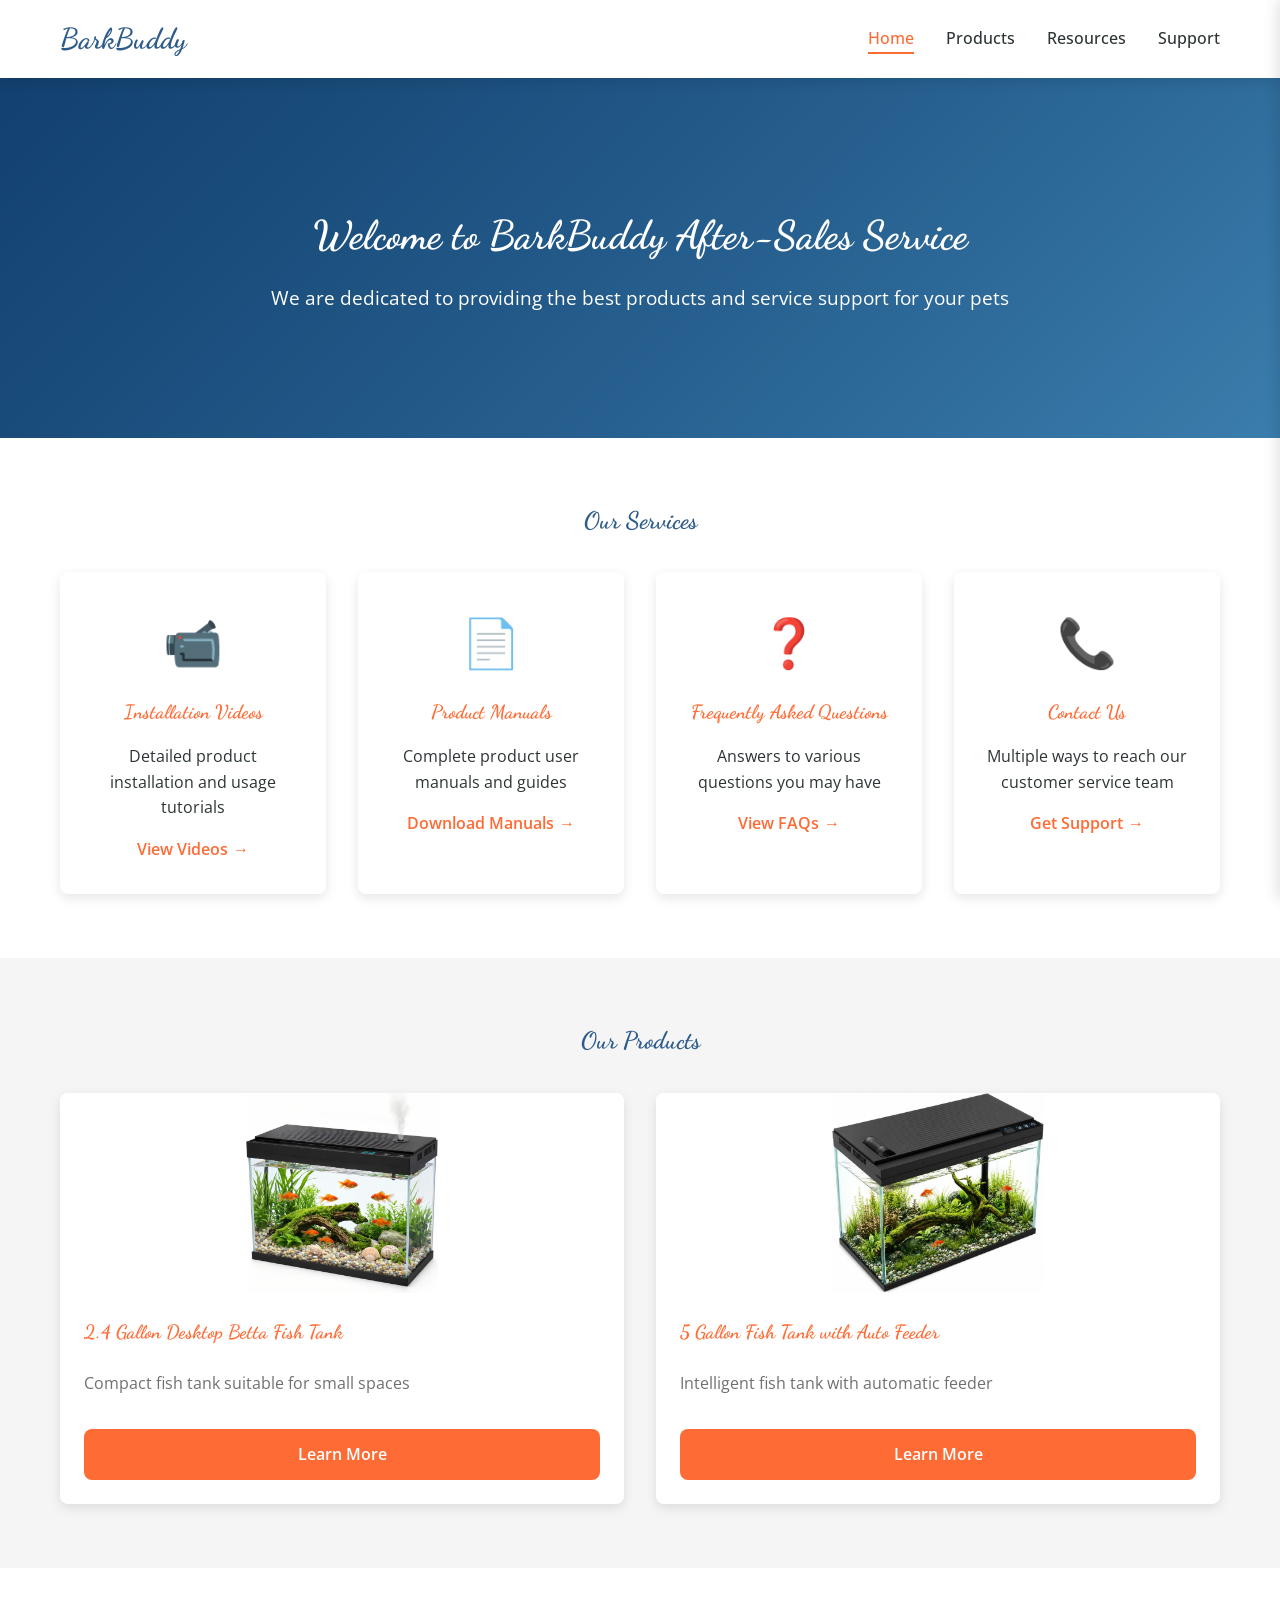
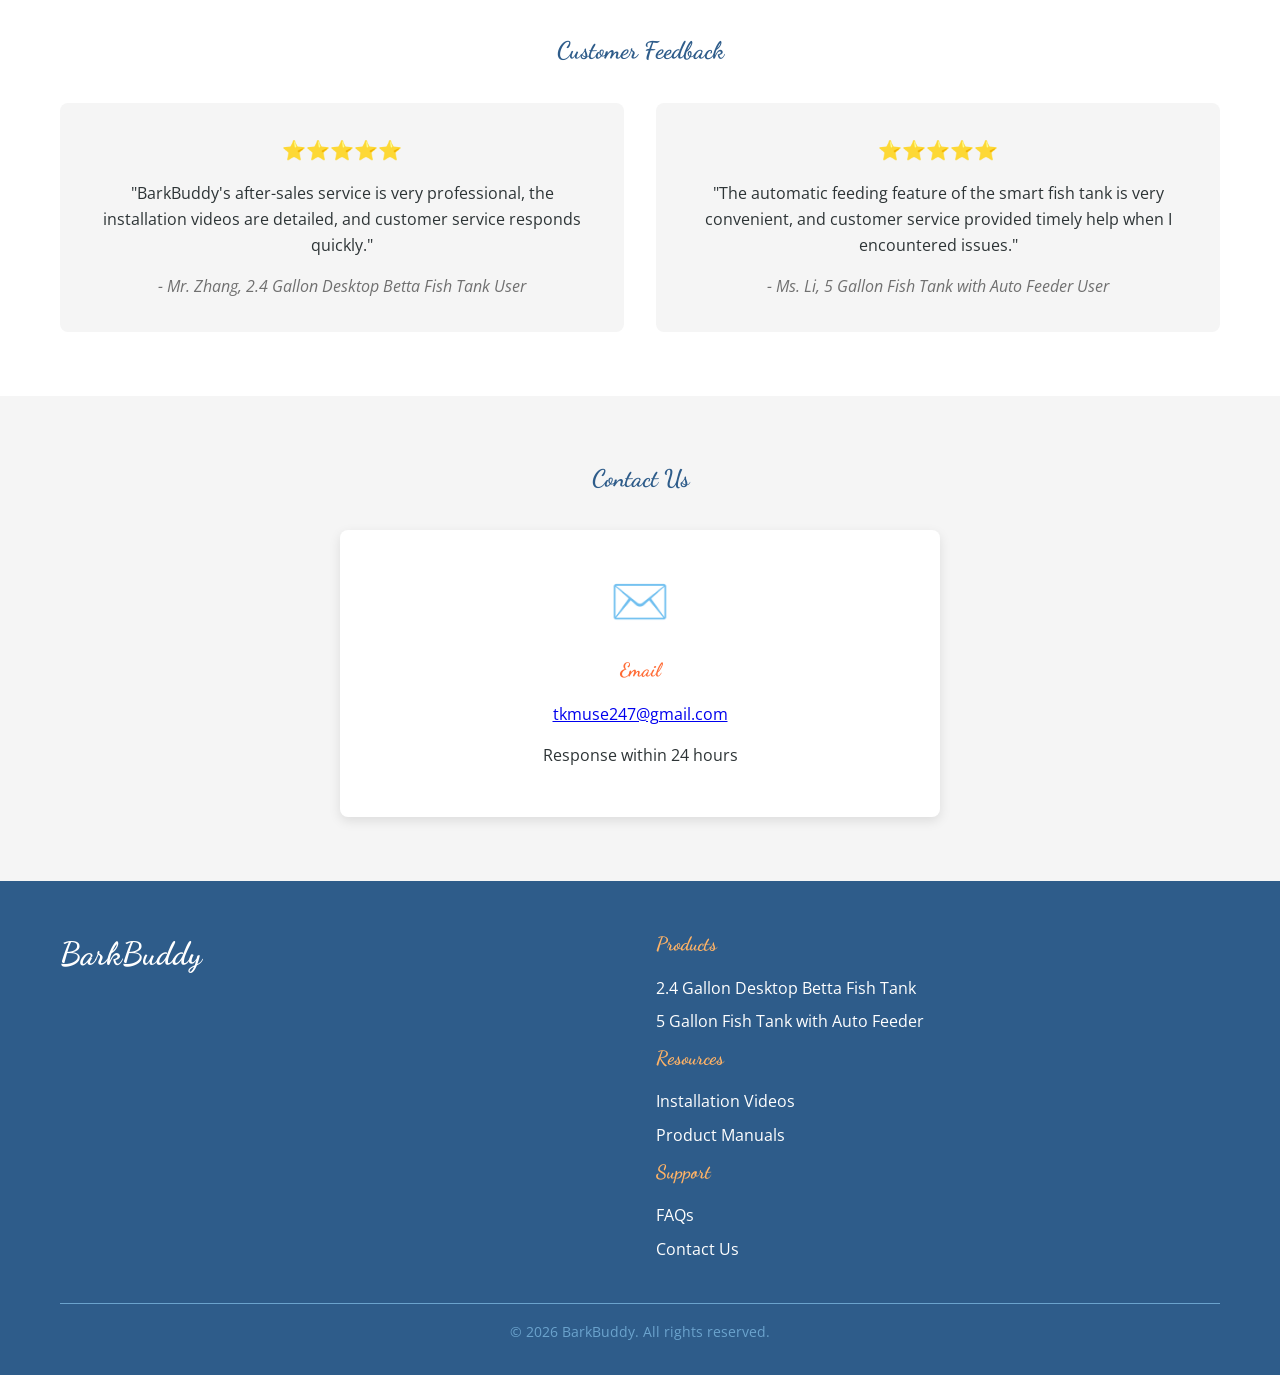
==== commit ce571d9f: "Polish BarkBuddy resources and homepage" ====
--- a/barkbuddy/index.html
+++ b/barkbuddy/index.html
@@ -14,7 +14,6 @@
             <div class="header-content">
                 <div class="logo">
                     <h1>BarkBuddy</h1>
-                    <p class="subtitle">Pet Desk</p>
                 </div>
                 
                 <!-- Desktop Navigation -->
@@ -84,15 +83,14 @@
     </header>
 
     <!-- Hero Section -->
-    <section class="hero">
+    <section class="hero has-video">
+        <video class="hero-video" autoplay muted loop playsinline preload="metadata" aria-hidden="true">
+            <source src="videos/hero-opening-reveal.mp4" type="video/mp4">
+        </video>
         <div class="container">
             <div class="hero-content">
                 <h2>Welcome to BarkBuddy After-Sales Service</h2>
                 <p>We are dedicated to providing the best products and service support for your pets</p>
-                <div class="hero-buttons">
-                    <a href="products.html" class="btn primary">View Products</a>
-                    <a href="support.html#contact" class="btn secondary">Contact Us</a>
-                </div>
             </div>
         </div>
     </section>
@@ -195,7 +193,6 @@
             <div class="footer-content">
                 <div class="footer-logo">
                     <h2>BarkBuddy</h2>
-                    <p class="subtitle">Pet Desk</p>
                 </div>
                 <div class="footer-links">
                     <div class="footer-link-group">
--- a/barkbuddy/css/style.css
+++ b/barkbuddy/css/style.css
@@ -243,6 +243,47 @@
     text-align: center;
 }
 
+.hero.has-video {
+    position: relative;
+    min-height: 360px;
+    display: flex;
+    align-items: center;
+    overflow: hidden;
+    isolation: isolate;
+}
+
+.hero-video {
+    position: absolute;
+    inset: 0;
+    z-index: -2;
+    width: 100%;
+    height: 100%;
+    object-fit: cover;
+}
+
+.hero.has-video::after {
+    content: "";
+    position: absolute;
+    inset: 0;
+    z-index: -1;
+    background: linear-gradient(135deg, rgba(8, 54, 101, 0.72), rgba(15, 91, 143, 0.52));
+}
+
+.hero.has-video .container {
+    position: relative;
+    z-index: 1;
+}
+
+.hero.has-video p {
+    margin-bottom: 0;
+}
+
+@media (prefers-reduced-motion: reduce) {
+    .hero-video {
+        display: none;
+    }
+}
+
 .hero h2 {
     color: var(--white);
     font-size: 2.5rem;
@@ -537,11 +578,26 @@
 }
 
 /* 视频网格 */
+.video-category {
+    margin-top: 3rem;
+}
+
+.video-category + .video-category {
+    padding-top: 3rem;
+    border-top: 1px solid #dbe5ef;
+}
+
+.video-category-title {
+    color: var(--primary-color);
+    font-size: 1.6rem;
+    text-align: left;
+}
+
 .videos-grid {
     display: grid;
     grid-template-columns: repeat(auto-fit, minmax(300px, 1fr));
     gap: 2rem;
-    margin-top: 2rem;
+    margin-top: 1.5rem;
 }
 
 .video-card {
@@ -642,6 +698,9 @@
     padding: 2rem;
     transition: var(--transition);
     text-align: center;
+    display: flex;
+    flex-direction: column;
+    align-items: center;
 }
 
 .manual-card:hover {
@@ -655,24 +714,8 @@
 }
 
 .manual-card h4 {
-    margin-bottom: 1rem;
-}
-
-.manual-card p {
-    color: var(--dark-gray);
     margin-bottom: 1.5rem;
-}
-
-.manual-info {
-    display: flex;
-    flex-direction: column;
-    gap: 1rem;
-    align-items: center;
-}
-
-.manual-size {
-    color: var(--dark-gray);
-    font-size: 0.9rem;
+    flex-grow: 1;
 }
 
 /* 联系信息 */
